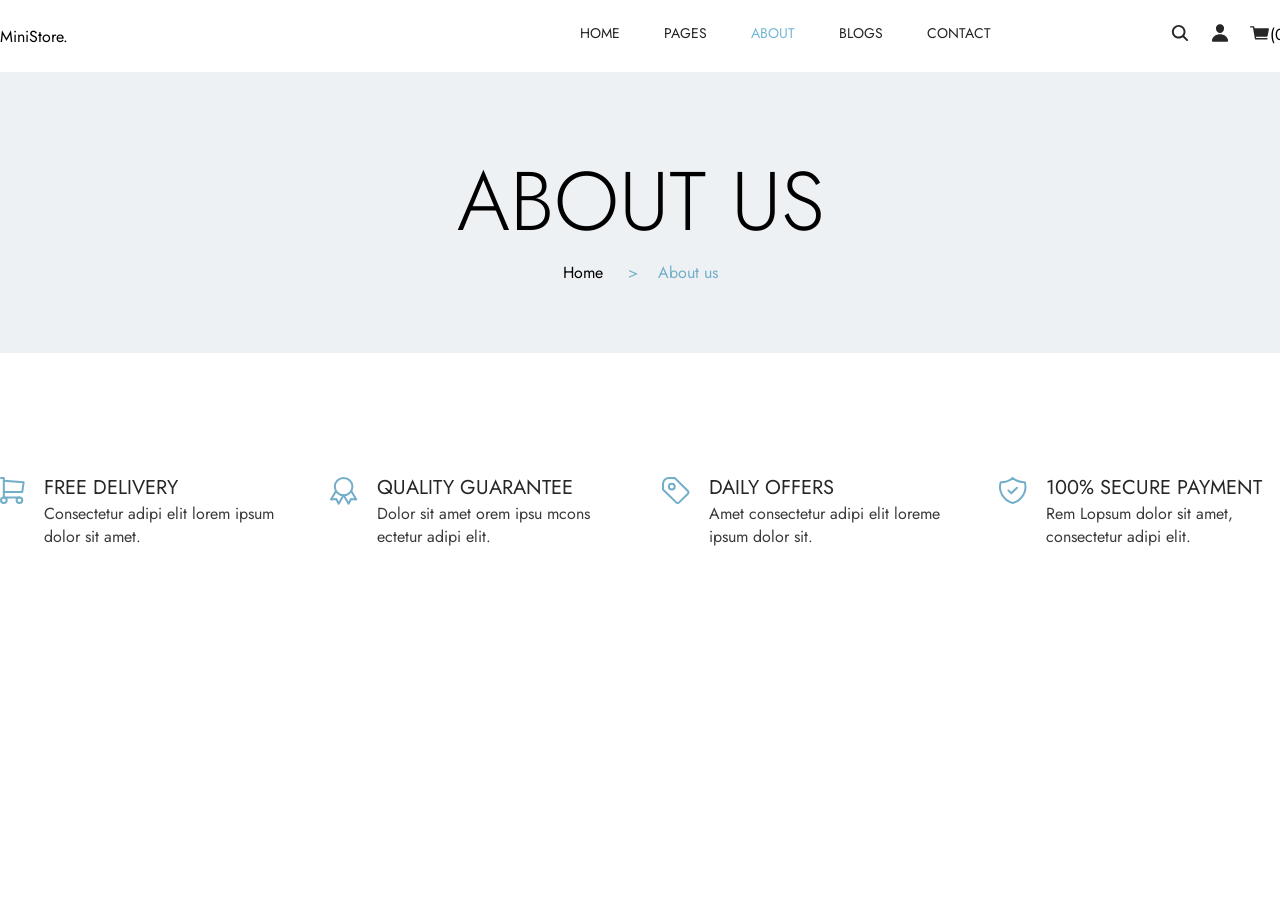
==== about.html @ 02fc0391 "first commit" ====
<!doctype html>
<html lang="en">
  <head>
    <meta charset="UTF-8" />
    <meta name="viewport" content="width=device-width, initial-scale=1.0" />
    <title>Document</title>
    <link rel="stylesheet" href="./style.css" />
  </head>
  <body>
    <header class="header container">
      <span class="header__logo">MiniStore.</span>
      <div class="header__links">
        <ul class="header__links-items">
          <li><a href="/index.html">Home</a></li>
          <li><a href="#">Pages</a></li>
          <li><a href="/about.html">About</a></li>
          <li><a href="#">Blogs</a></li>
          <li><a href="#">Contact</a></li>
        </ul>
        <div class="header__iacons">
          <img src="./assets/images/icons/ion_search.svg" alt="" />
          <img src="./assets/images/icons/ion_person.svg" alt="" />
          <div class="header__cart">
            <img src="./assets/images/icons/cart.svg" alt="" />
            <span class="header__cart-lenth"></span>
          </div>
        </div>
      </div>
    </header>
    <section class="about__about hero">
      <div class="about__wrapper container">
        <h1 class="about__title hero-title">About us</h1>
        <p class="hero-title__bredcrumbs">
          <span>Home</span>
          <span>About us</span>
        </p>
      </div>
    </section>

    <main class="about">
      <!-- features -->
      <section class="features container">
        <div class="features__cell">
          <div>
            <img
              src="./assets/images/icons/main1.svg"
              class="features__icon"
              alt="Free delivery"
            />
          </div>
          <div>
            <p class="features__title">Free delivery</p>
            <span>Consectetur adipi elit lorem ipsum dolor sit amet.</span>
          </div>
        </div>
        <div class="features__cell">
          <div>
            <img
              src="./assets/images/icons/Group.svg"
              class="features__icon"
              alt="Quality guarantee"
            />
          </div>
          <div>
            <p class="features__title">Quality guarantee</p>
            <span>Dolor sit amet orem ipsu mcons ectetur adipi elit.</span>
          </div>
        </div>
        <div class="features__cell">
          <div>
            <img
              src="./assets/images/icons/main3.svg"
              class="features__icon"
              alt="Daily offers "
            />
          </div>
          <div>
            <p class="features__title">Daily offers</p>
            <span>Amet consectetur adipi elit loreme ipsum dolor sit.</span>
          </div>
        </div>
        <div class="features__cell">
          <div>
            <img
              src="./assets/images/icons/main4.svg"
              class="features__icon"
              alt="secure payment"
            />
          </div>
          <div>
            <p class="features__title">100% secure payment</p>
            <span>Rem Lopsum dolor sit amet, consectetur adipi elit.</span>
          </div>
        </div>
      </section>

      
    </main>

    <script src="./assets/js/header/header.js"></script>
    <script type="module" src="./assets/js/cart.js"></script>
  </body>
</html>
---- style.css ----
@import url('/assets/styles/base.css');
@import url('/assets/styles/reset.css');
@import url('/assets/styles/variables.css');
@import url('/assets/styles/header.css');
@import url('/assets/styles/main/banner.css');
@import url('/assets/styles/main/features.css');
@import url('/assets/styles/components/cardProduct.css');
@import url('/assets/styles/footer.css');
@import url('/assets/styles/main/saleMain.css');
@import url('/assets/styles/main/blog.css');
@import url('/assets/styles/main/comments-slider.css');
@import url('/assets/styles/main/subscribe.css');
@import url('/assets/styles/main/shop-Or-Insta.css');
@import url('/assets/styles/pages/about.css');
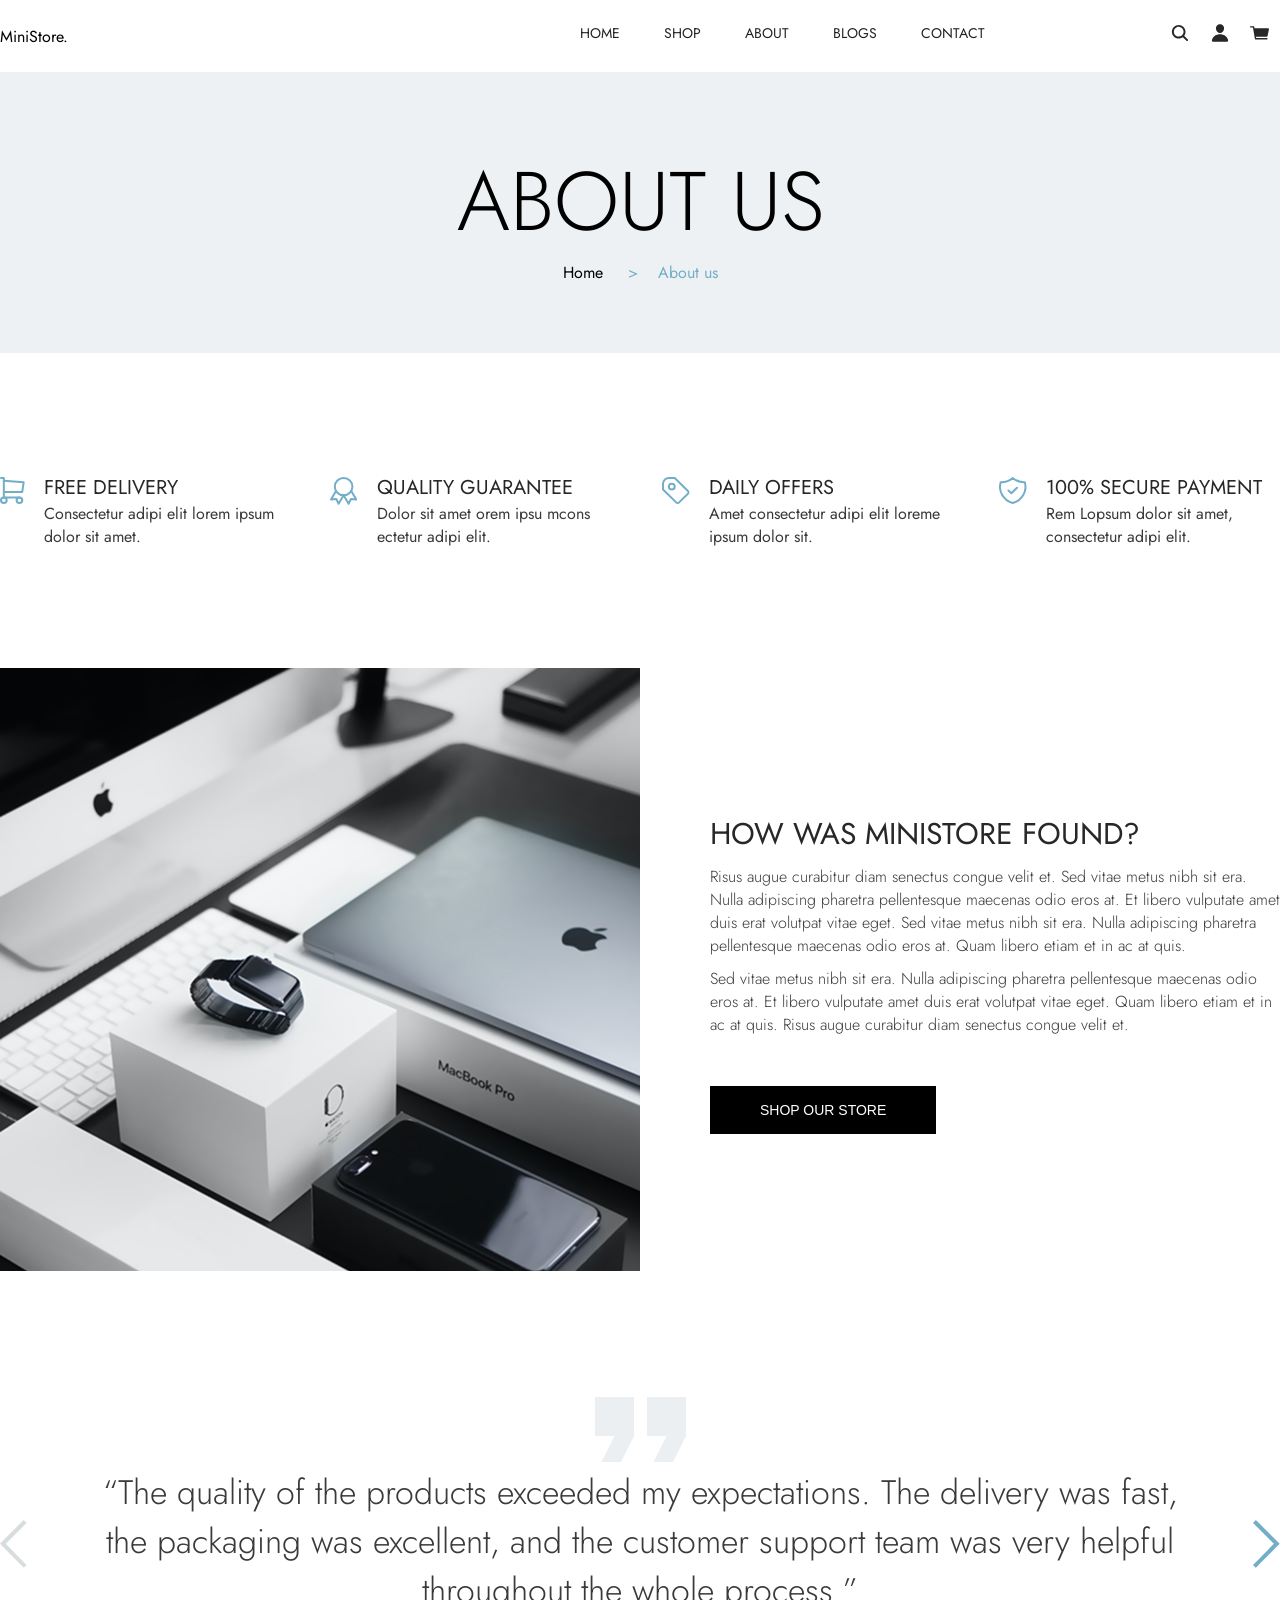
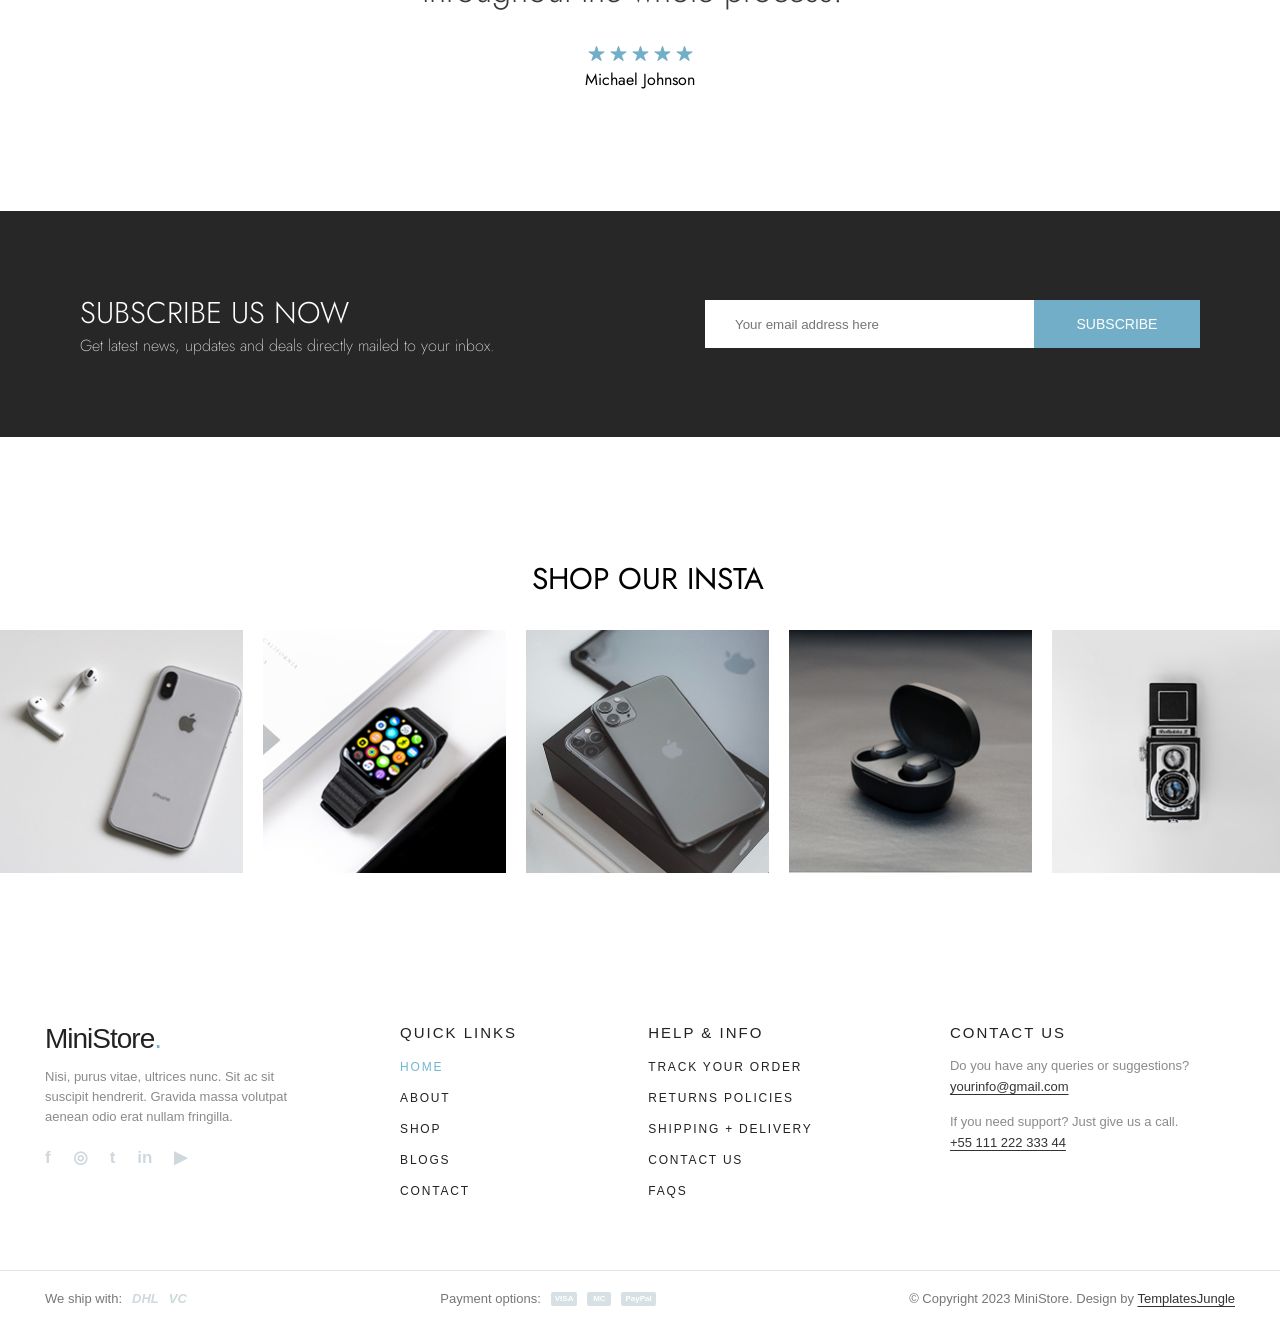
==== commit 198e8df3: "aded page about end page sho" ====
--- a/about.html
+++ b/about.html
@@ -12,7 +12,7 @@
       <div class="header__links">
         <ul class="header__links-items">
           <li><a href="/index.html">Home</a></li>
-          <li><a href="#">Pages</a></li>
+          <li><a href="/Shop.html">Shop</a></li>
           <li><a href="/about.html">About</a></li>
           <li><a href="#">Blogs</a></li>
           <li><a href="#">Contact</a></li>
@@ -93,12 +93,251 @@
           </div>
         </div>
       </section>
-
-      
+      <!-- Ministore Found -->
+      <section class="ministore-found container">
+        <div>
+          <img
+            src="./assets/images/products/igor-miske-CwVE4xCAA8Y-unsplash.png"
+            alt=""
+          />
+        </div>
+        <div class="ministore-found__desription">
+          <h2 class="ministore-found__title">How was Ministore Found?</h2>
+          <p>
+            Risus augue curabitur diam senectus congue velit et. Sed vitae metus
+            nibh sit era. Nulla adipiscing pharetra pellentesque maecenas odio
+            eros at. Et libero vulputate amet duis erat volutpat vitae eget. Sed
+            vitae metus nibh sit era. Nulla adipiscing pharetra pellentesque
+            maecenas odio eros at. Quam libero etiam et in ac at quis.
+          </p>
+          <p>
+            Sed vitae metus nibh sit era. Nulla adipiscing pharetra pellentesque
+            maecenas odio eros at. Et libero vulputate amet duis erat volutpat
+            vitae eget. Quam libero etiam et in ac at quis. Risus augue
+            curabitur diam senectus congue velit et.
+          </p>
+          <button class="baseBtn-black ministore-found__btn">
+            Shop Our store
+          </button>
+        </div>
+      </section>
+
+      <!-- comments-slider -->
+      <section class="comments-slider container">
+        <div class="comments-slider__wrapper">
+          <div class="comments-slider__item">
+            <img src="./assets/images/icons/comment.png" alt="" />
+            <p>
+              “The quality of the products exceeded my expectations. The
+              delivery was fast, the packaging was excellent, and the customer
+              support team was very helpful throughout the whole process.”
+            </p>
+
+            <div class="comments-slider__author-block">
+              <span class="comments-slider__rating">
+                <img src="./assets/images/icons/ion_star.png" alt="rating" />
+                <img src="./assets/images/icons/ion_star.png" alt="rating" />
+                <img src="./assets/images/icons/ion_star.png" alt="rating" />
+                <img src="./assets/images/icons/ion_star.png" alt="rating" />
+                <img src="./assets/images/icons/ion_star.png" alt="rating" />
+              </span>
+
+              <span class="comments-slider__author">Michael Johnson</span>
+            </div>
+          </div>
+
+          <div class="comments-slider__item">
+            <img src="./assets/images/icons/comment.png" alt="" />
+            <p>
+              “I have ordered several devices from this store and every
+              experience has been fantastic. Great prices, premium quality, and
+              a user-friendly shopping process.”
+            </p>
+
+            <div class="comments-slider__author-block">
+              <span class="comments-slider__rating">
+                <img src="./assets/images/icons/ion_star.png" alt="rating" />
+                <img src="./assets/images/icons/ion_star.png" alt="rating" />
+                <img src="./assets/images/icons/ion_star.png" alt="rating" />
+                <img src="./assets/images/icons/ion_star.png" alt="rating" />
+                <img src="./assets/images/icons/ion_star.png" alt="rating" />
+              </span>
+
+              <span class="comments-slider__author">Sophia Williams</span>
+            </div>
+          </div>
+
+          <div class="comments-slider__item">
+            <img src="./assets/images/icons/comment.png" alt="" />
+            <p>
+              “Amazing service and high-quality gadgets. My smartwatch arrived
+              earlier than expected and works perfectly. I will definitely
+              recommend this store to my friends.”
+            </p>
+
+            <div class="comments-slider__author-block">
+              <span class="comments-slider__rating">
+                <img src="./assets/images/icons/ion_star.png" alt="rating" />
+                <img src="./assets/images/icons/ion_star.png" alt="rating" />
+                <img src="./assets/images/icons/ion_star.png" alt="rating" />
+                <img src="./assets/images/icons/ion_star.png" alt="rating" />
+                <img src="./assets/images/icons/ion_star.png" alt="rating" />
+              </span>
+
+              <span class="comments-slider__author">Daniel Brown</span>
+            </div>
+          </div>
+        </div>
+        <img
+          class="comments-slider__arr comments-slider__arr-left"
+          src="./assets/images/icons/leftArr.png"
+          alt=""
+        />
+        <img
+          class="comments-slider__arr comments-slider__arr-right"
+          src="./assets/images/icons/rightArr.png"
+          alt=""
+        />
+      </section>
+
+      <!-- subscribe -->
+      <section class="subscribe container">
+        <div class="subscribe__title">
+          <h3>Subscribe Us now</h3>
+          <p>
+            Get latest news, updates and deals directly mailed to your inbox.
+          </p>
+        </div>
+        <div class="subscribe__submitEmail">
+          <input type="text" placeholder="Your email address here" />
+          <button>subscribe</button>
+        </div>
+      </section>
+
+      <!-- Shop our insta -->
+      <section class="shop-Or-Insta container">
+        <h3>Shop our insta</h3>
+        <div class="shop-Or-Insta__images">
+          <img
+            src="./assets/images/products/shopOrInsta/Rectangle 172.png"
+            alt=""
+          />
+          <img
+            src="./assets/images/products/shopOrInsta/Rectangle 173.png"
+            alt=""
+          />
+          <img
+            src="./assets/images/products/shopOrInsta/Rectangle 174.png"
+            alt=""
+          />
+          <img
+            src="./assets/images/products/shopOrInsta/Rectangle 176.png"
+            alt=""
+          />
+          <img
+            src="./assets/images/products/shopOrInsta/Rectangle 175.png"
+            alt=""
+          />
+        </div>
+      </section>
     </main>
 
+    <footer class="footer">
+      <div class="footer__container">
+        <div class="footer__top">
+          <!-- 1 колонка -->
+          <div class="footer__column footer__column-logo">
+            <a href="#" class="footer__logo">MiniStore<span>.</span></a>
+
+            <p class="footer__description">
+              Nisi, purus vitae, ultrices nunc. Sit ac sit suscipit hendrerit.
+              Gravida massa volutpat aenean odio erat nullam fringilla.
+            </p>
+
+            <div class="footer__socials">
+              <a href="#" class="footer__social">f</a>
+              <a href="#" class="footer__social">◎</a>
+              <a href="#" class="footer__social">t</a>
+              <a href="#" class="footer__social">in</a>
+              <a href="#" class="footer__social">▶</a>
+            </div>
+          </div>
+
+          <!-- 2 колонка -->
+          <div class="footer__column">
+            <h3 class="footer__title">QUICK LINKS</h3>
+
+            <ul class="footer__list">
+              <li>
+                <a href="#" class="footer__link footer__link-active">HOME</a>
+              </li>
+              <li><a href="#" class="footer__link">ABOUT</a></li>
+              <li><a href="#" class="footer__link">SHOP</a></li>
+              <li><a href="#" class="footer__link">BLOGS</a></li>
+              <li><a href="#" class="footer__link">CONTACT</a></li>
+            </ul>
+          </div>
+
+          <!-- 3 колонка -->
+          <div class="footer__column">
+            <h3 class="footer__title">HELP & INFO</h3>
+
+            <ul class="footer__list">
+              <li><a href="#" class="footer__link">TRACK YOUR ORDER</a></li>
+              <li><a href="#" class="footer__link">RETURNS POLICIES</a></li>
+              <li><a href="#" class="footer__link">SHIPPING + DELIVERY</a></li>
+              <li><a href="#" class="footer__link">CONTACT US</a></li>
+              <li><a href="#" class="footer__link">FAQS</a></li>
+            </ul>
+          </div>
+
+          <!-- 4 колонка -->
+          <div class="footer__column footer__contacts">
+            <h3 class="footer__title">CONTACT US</h3>
+
+            <p class="footer__contact-text">
+              Do you have any queries or suggestions?
+              <a href="mailto:yourinfo@gmail.com" class="footer__contact-link">
+                yourinfo@gmail.com
+              </a>
+            </p>
+
+            <p class="footer__contact-text">
+              If you need support? Just give us a call.
+              <a href="tel:+5511122233344" class="footer__contact-link">
+                +55 111 222 333 44
+              </a>
+            </p>
+          </div>
+        </div>
+      </div>
+
+      <div class="footer__line"></div>
+
+      <div class="footer__container">
+        <div class="footer__bottom">
+          <div class="footer__bottom-block">
+            <span class="footer__bottom-text">We ship with:</span>
+            <span class="footer__delivery">DHL</span>
+            <span class="footer__delivery">VC</span>
+          </div>
+
+          <div class="footer__bottom-block">
+            <span class="footer__bottom-text">Payment options:</span>
+            <span class="footer__payment">VISA</span>
+            <span class="footer__payment">MC</span>
+            <span class="footer__payment">PayPal</span>
+          </div>
+
+          <p class="footer__copyright">
+            © Copyright 2023 MiniStore. Design by
+            <a href="#" class="footer__copyright-link">TemplatesJungle</a>
+          </p>
+        </div>
+      </div>
+    </footer>
     <script src="./assets/js/header/header.js"></script>
+    <script src="./assets/js/app.js/commentsSlider.js"></script>
     <script type="module" src="./assets/js/cart.js"></script>
   </body>
 </html>
-
--- a/style.css
+++ b/style.css
@@ -11,4 +11,5 @@
 @import url('/assets/styles/main/comments-slider.css');
 @import url('/assets/styles/main/subscribe.css');
 @import url('/assets/styles/main/shop-Or-Insta.css');
-@import url('/assets/styles/pages/about.css');+@import url('/assets/styles/pages/about.css');
+@import url('/assets/styles/pages/shop.css');
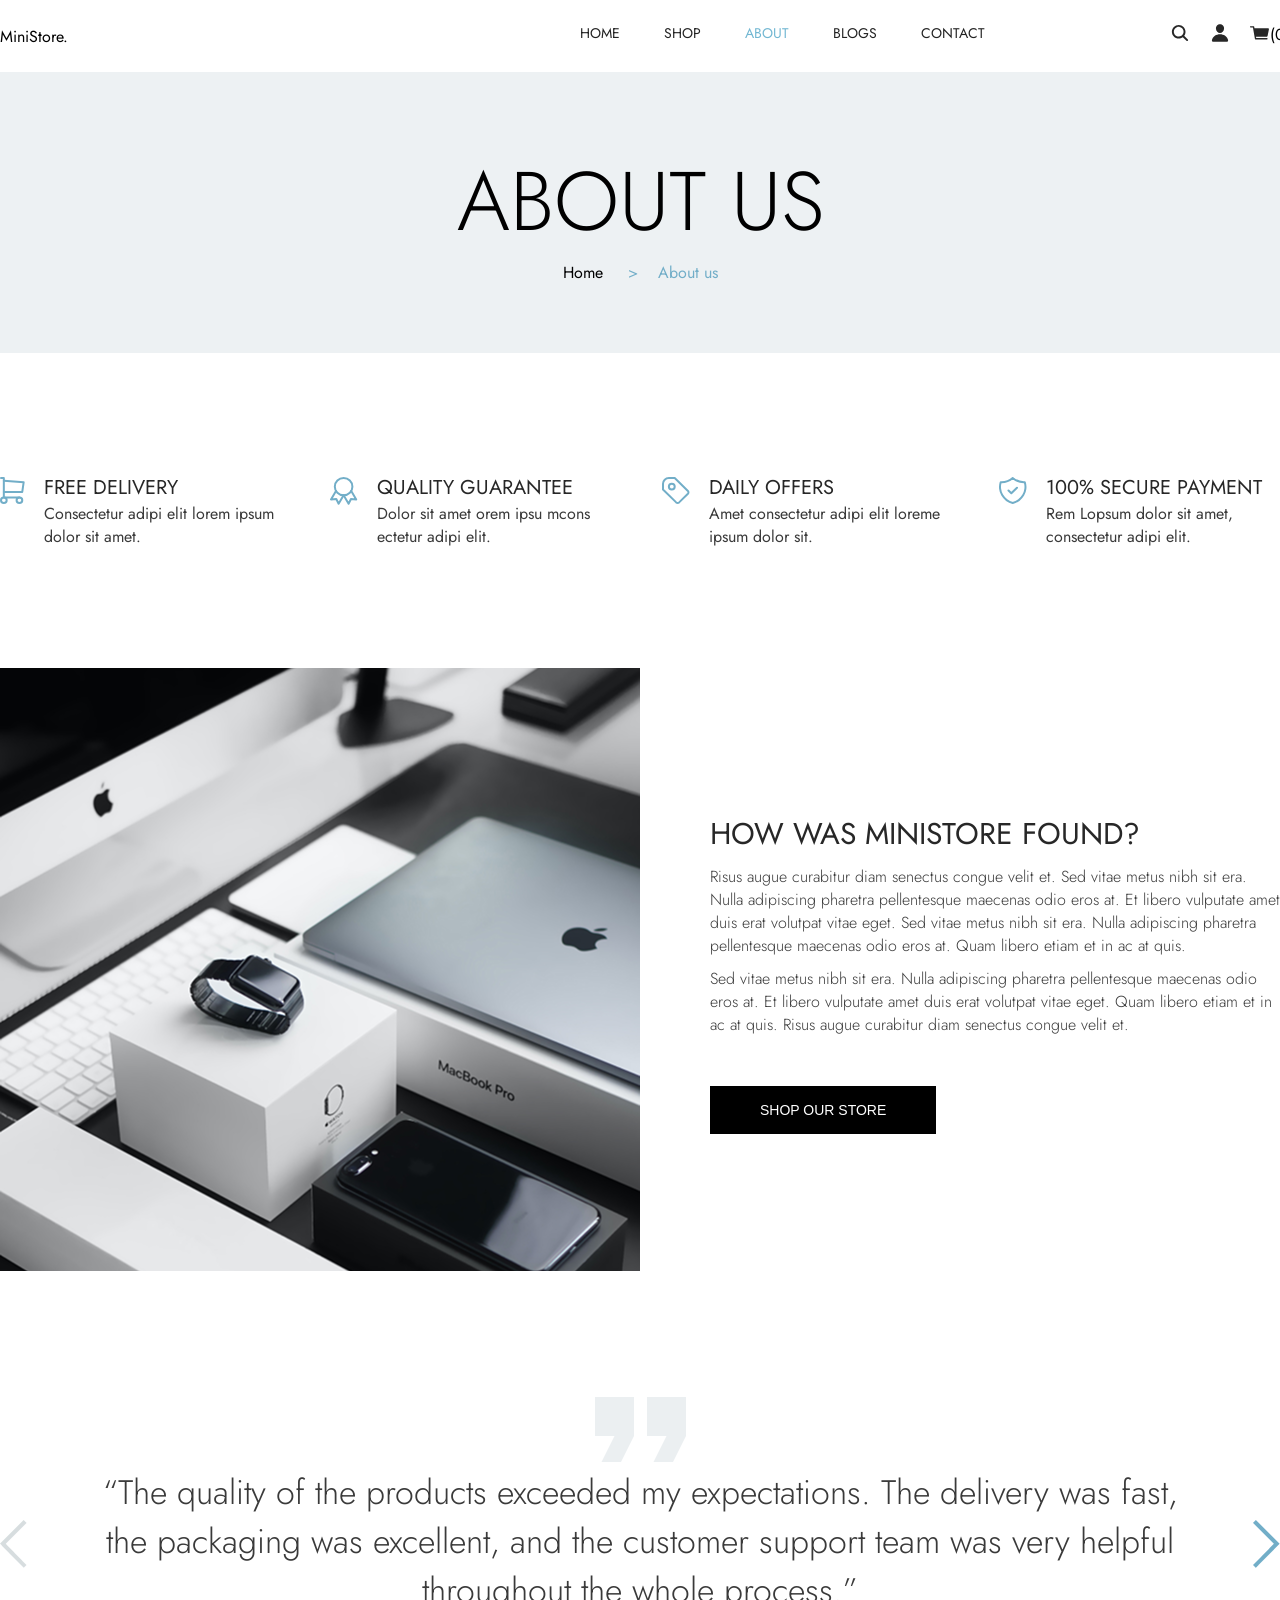
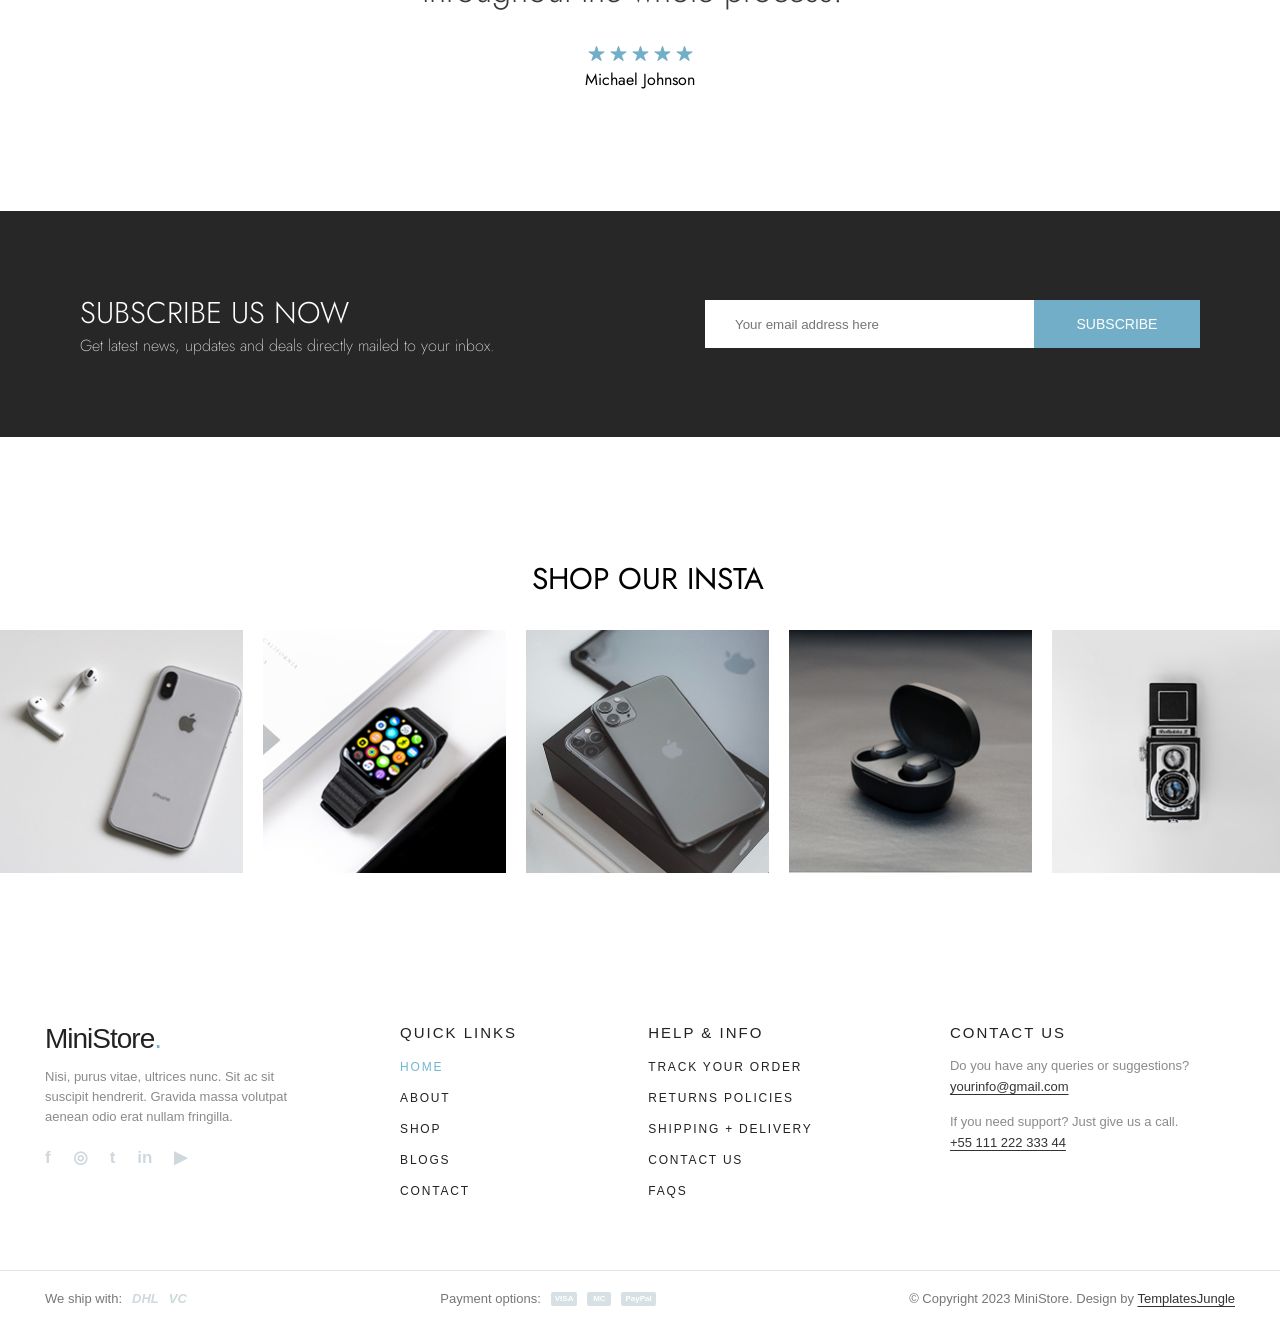
==== commit 6e3ce285: "aded page product" ====
--- a/about.html
+++ b/about.html
@@ -7,22 +7,24 @@
     <link rel="stylesheet" href="./style.css" />
   </head>
   <body>
-    <header class="header container">
-      <span class="header__logo">MiniStore.</span>
-      <div class="header__links">
-        <ul class="header__links-items">
-          <li><a href="/index.html">Home</a></li>
-          <li><a href="/Shop.html">Shop</a></li>
-          <li><a href="/about.html">About</a></li>
-          <li><a href="#">Blogs</a></li>
-          <li><a href="#">Contact</a></li>
-        </ul>
-        <div class="header__iacons">
-          <img src="./assets/images/icons/ion_search.svg" alt="" />
-          <img src="./assets/images/icons/ion_person.svg" alt="" />
-          <div class="header__cart">
-            <img src="./assets/images/icons/cart.svg" alt="" />
-            <span class="header__cart-lenth"></span>
+    <header class="header">
+      <div class="header__wrapper container">
+        <span class="header__logo">MiniStore.</span>
+        <div class="header__links">
+          <ul class="header__links-items">
+            <li><a href="/index.html">Home</a></li>
+            <li><a href="/Shop.html">Shop</a></li>
+            <li><a href="/about.html">About</a></li>
+            <li><a href="#">Blogs</a></li>
+            <li><a href="#">Contact</a></li>
+          </ul>
+          <div class="header__iacons">
+            <img src="./assets/images/icons/ion_search.svg" alt="" />
+            <img src="./assets/images/icons/ion_person.svg" alt="" />
+            <div class="header__cart">
+              <img src="./assets/images/icons/cart.svg" alt="" />
+              <span class="header__cart-lenth"></span>
+            </div>
           </div>
         </div>
       </div>
@@ -336,8 +338,7 @@
         </div>
       </div>
     </footer>
-    <script src="./assets/js/header/header.js"></script>
-    <script src="./assets/js/app.js/commentsSlider.js"></script>
+    <script type="module" src="./assets/js/header/header.js"></script>
     <script type="module" src="./assets/js/cart.js"></script>
   </body>
 </html>
--- a/style.css
+++ b/style.css
@@ -12,4 +12,5 @@
 @import url('/assets/styles/main/subscribe.css');
 @import url('/assets/styles/main/shop-Or-Insta.css');
 @import url('/assets/styles/pages/about.css');
-@import url('/assets/styles/pages/shop.css');+@import url('/assets/styles/pages/shop.css');
+@import url('/assets/styles/pages/product.css');
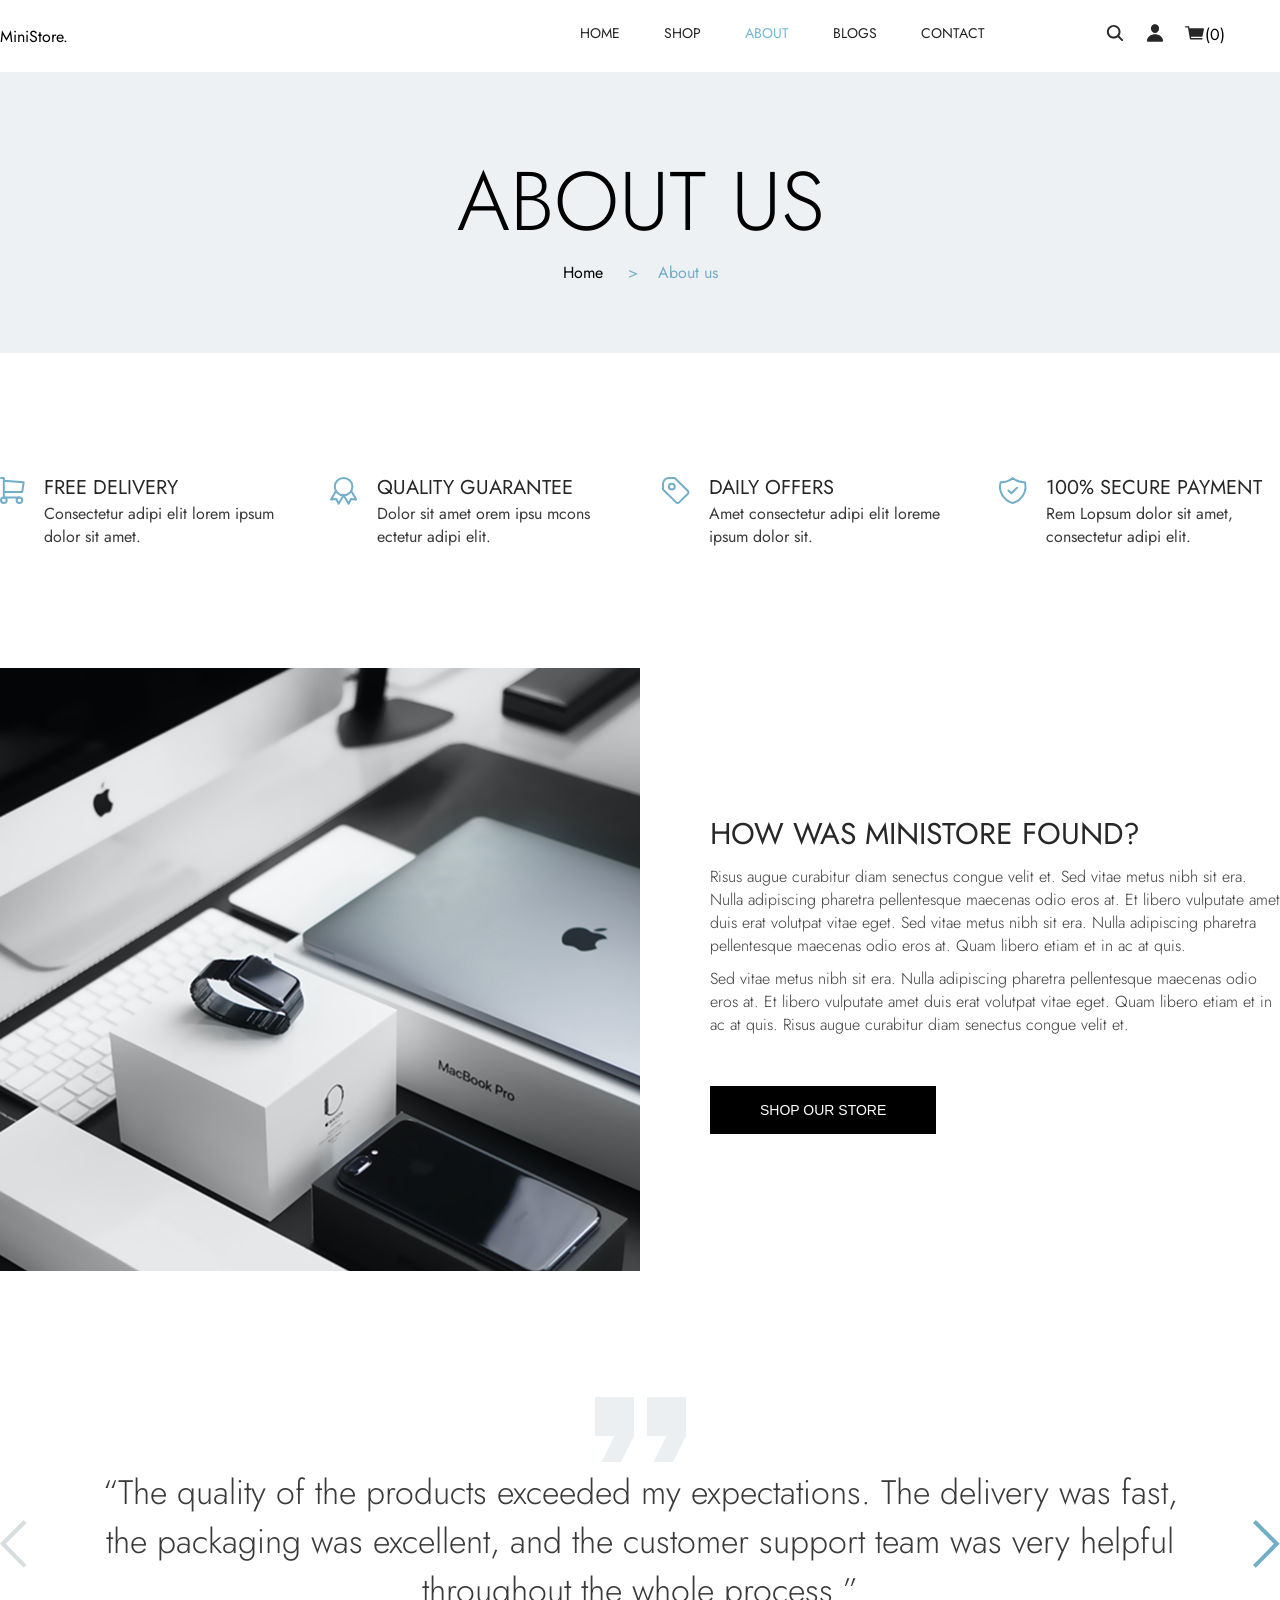
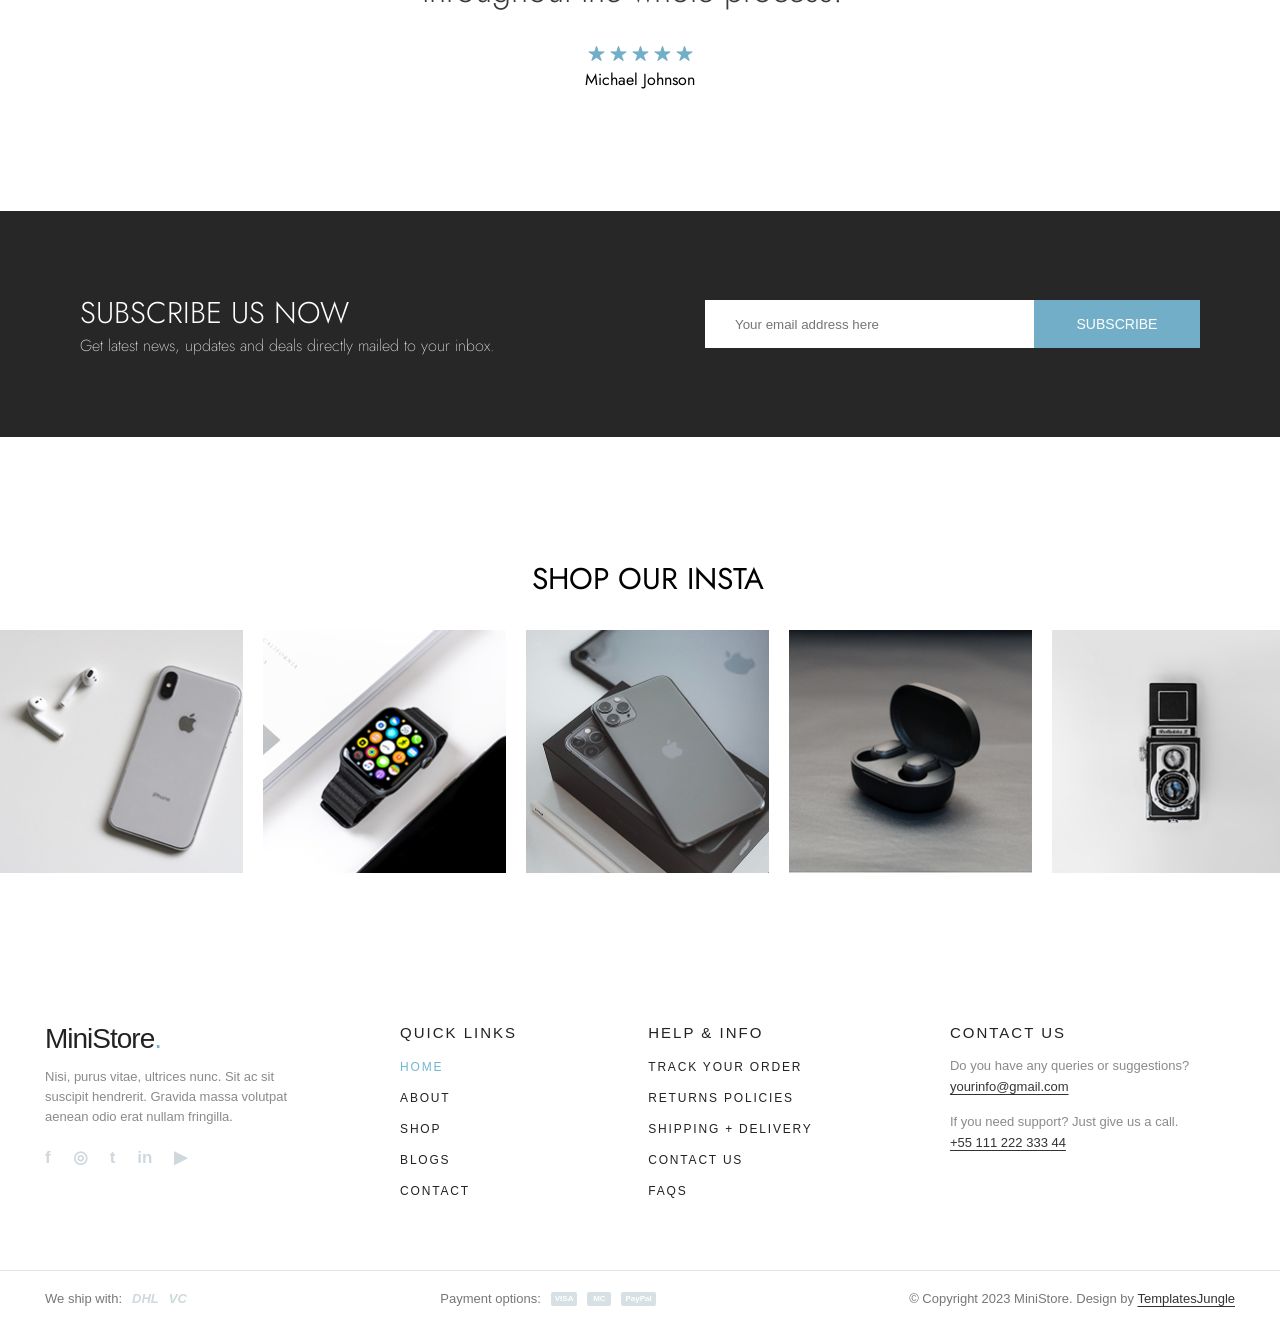
==== commit bb82e5fa: "edits quantity product" ====
--- a/about.html
+++ b/about.html
@@ -21,11 +21,11 @@
           <div class="header__iacons">
             <img src="./assets/images/icons/ion_search.svg" alt="" />
             <img src="./assets/images/icons/ion_person.svg" alt="" />
-            <div class="header__cart">
+            <a href="/cart.html" class="header__cart">
               <img src="./assets/images/icons/cart.svg" alt="" />
               <span class="header__cart-lenth"></span>
             </div>
-          </div>
+          </a>
         </div>
       </div>
     </header>
@@ -340,5 +340,6 @@
     </footer>
     <script type="module" src="./assets/js/header/header.js"></script>
     <script type="module" src="./assets/js/cart.js"></script>
+        <script type="module" src="./assets/js/app.js/commentsSlider.js"></script>
   </body>
 </html>
--- a/style.css
+++ b/style.css
@@ -13,4 +13,5 @@
 @import url('/assets/styles/main/shop-Or-Insta.css');
 @import url('/assets/styles/pages/about.css');
 @import url('/assets/styles/pages/shop.css');
-@import url('/assets/styles/pages/product.css');+@import url('/assets/styles/pages/product.css');
+@import url('/assets/styles/pages/cart.css');
